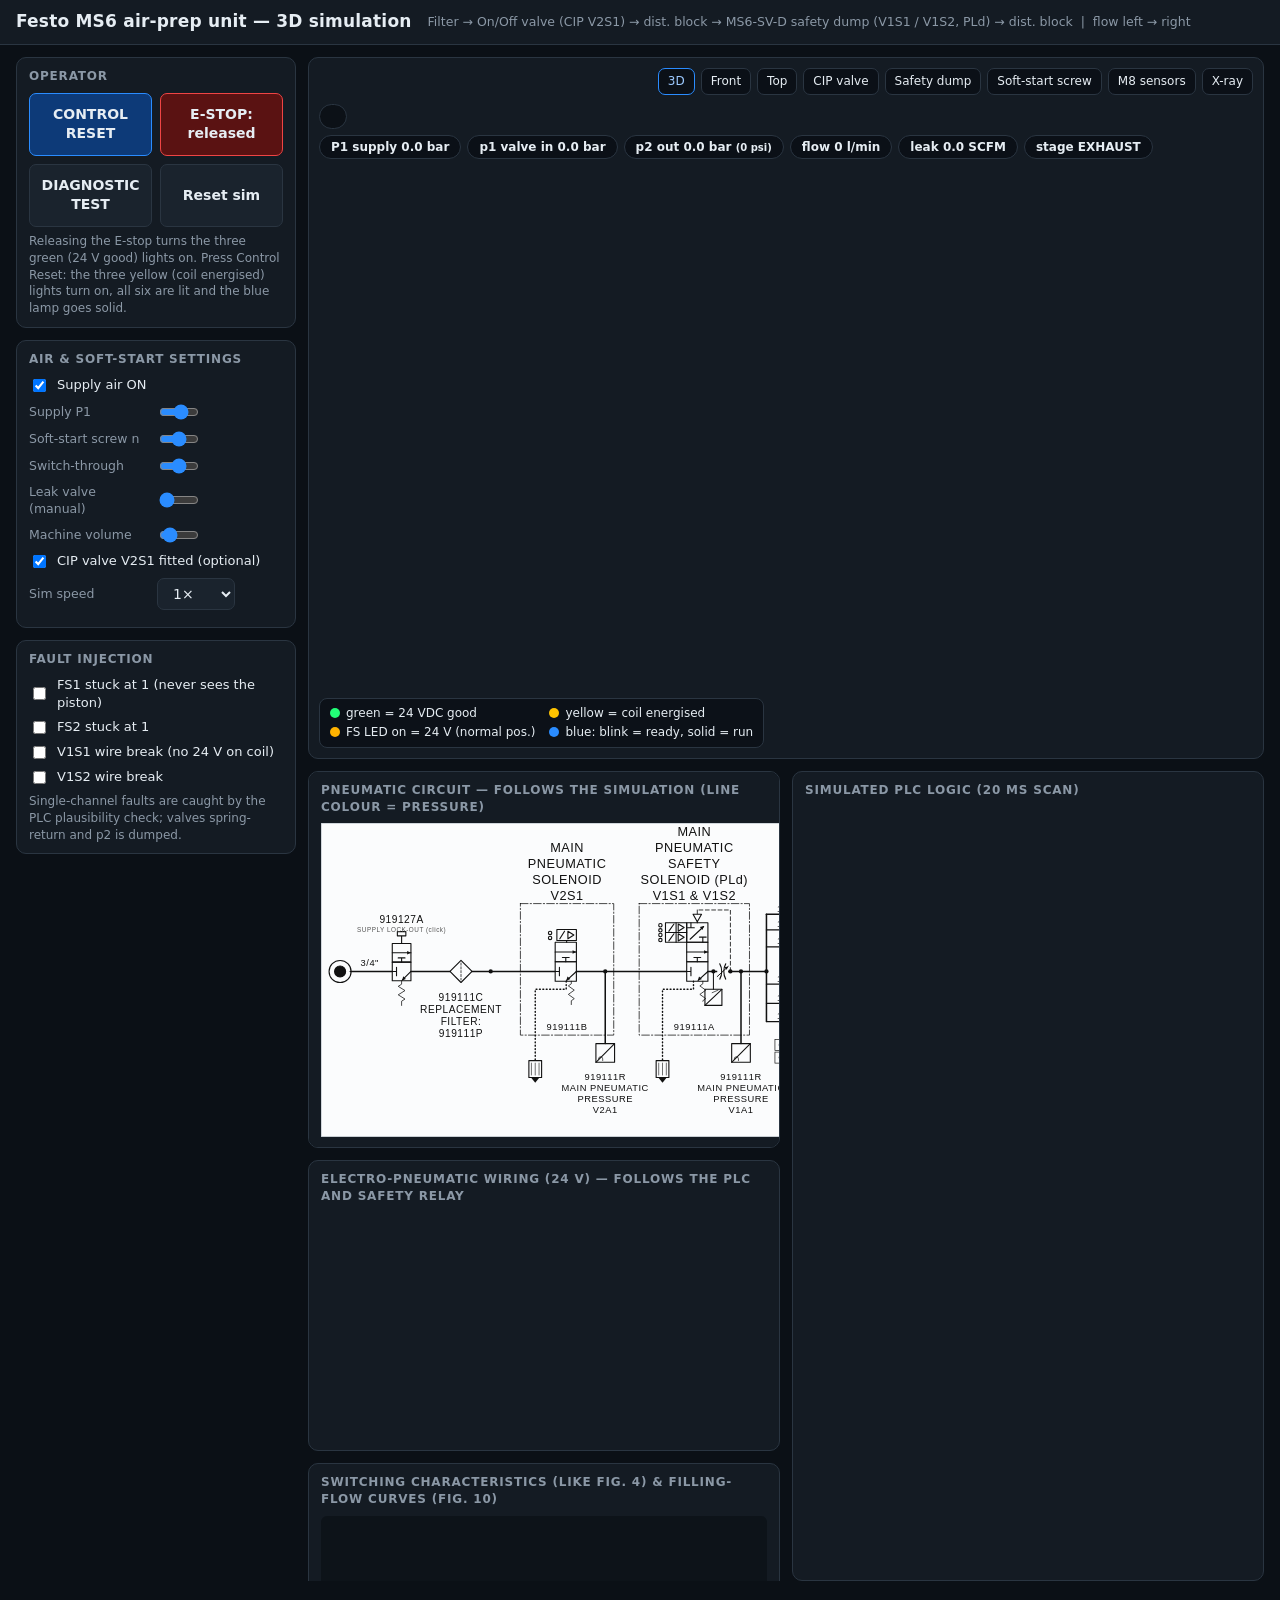
==== festo-air-prep-sim.html @ 797f5a7f "Green coil LEDs follow the E-stop (24 V present when released); yellow still needs Control Reset Co-" ====
<!doctype html>
<html lang="en">
<head>
<meta charset="utf-8">
<meta name="viewport" content="width=device-width,initial-scale=1">
<title>Festo MS6 Air Prep 3D Sim</title>
<style>
:root {
  --bg: #0b1016; --panel: #141b23; --panel2: #1a232d; --line: #2a3541; --fg: #e6edf3; --mut: #8b98a6;
  --green: #22c55e; --yellow: #ffc400; --blue: #2a8cff; --red: #ef4444; --accent: #0a7d4f;
}
* { box-sizing: border-box; }
html, body { margin: 0; background: var(--bg); color: var(--fg); font: 14px/1.4 system-ui, -apple-system, "Segoe UI", Roboto, sans-serif; }
header { display: flex; flex-wrap: wrap; align-items: center; gap: 8px 16px; padding: 10px 16px; border-bottom: 1px solid var(--line); background: var(--panel); }
header h1 { font-size: 17px; margin: 0; letter-spacing: .2px; }
header .sub { color: var(--mut); font-size: 12.5px; }
main { display: grid; gap: 12px 0; padding: 12px 16px 24px; grid-template-columns: var(--w1, 270px) 12px minmax(0, var(--w2, 1.1fr)) 12px minmax(0, var(--w3, 1.2fr)) 12px var(--w4, 290px); grid-template-rows: minmax(700px, 88vh); grid-template-areas: "side g1 stage g2 mid g3 plc"; }
.gutter { cursor: col-resize; position: relative; touch-action: none; user-select: none; }
.gutter::after { content: ""; position: absolute; left: 50%; top: 0; bottom: 0; width: 4px; margin-left: -2px; border-radius: 2px; background: transparent; transition: background .15s; }
.gutter:hover::after, .gutter.drag::after { background: #2a8cff88; }
.gutter::before { content: ""; position: absolute; left: 50%; top: 50%; width: 4px; height: 34px; margin: -17px 0 0 -2px; border-radius: 2px; background: #3a4756; z-index: 1; }
body.resizing { cursor: col-resize; user-select: none; } body.resizing canvas, body.resizing iframe { pointer-events: none; }
.card { background: var(--panel); border: 1px solid var(--line); border-radius: 10px; padding: 10px 12px; min-width: 0; }
.card h2 { font-size: 12px; text-transform: uppercase; letter-spacing: .8px; color: var(--mut); margin: 0 0 8px; font-weight: 700; }
#stage { grid-area: stage; position: relative; padding: 0; overflow: hidden; min-height: 440px; }
#gl { width: 100%; height: 100%; display: block; cursor: grab; touch-action: none; }
.hud { position: absolute; font-size: 12px; pointer-events: none; }
.hud.tl { left: 10px; top: 46px; display: flex; flex-direction: column; gap: 6px; max-width: calc(100% - 20px); }
.hud.tr { right: 10px; top: 10px; display: flex; gap: 6px; flex-wrap: wrap; justify-content: flex-end; pointer-events: auto; }
.hud.bl { left: 10px; bottom: 10px; background: #0b1016cc; border: 1px solid var(--line); border-radius: 8px; padding: 6px 10px; display: grid; grid-template-columns: auto auto; gap: 2px 14px; }
.chip { background: #0b1016dd; border: 1px solid var(--line); border-radius: 999px; padding: 3px 11px; font-weight: 600; width: fit-content; max-width: 100%; }
.chip.ok { border-color: var(--green); color: #9af0b8; } .chip.warn { border-color: var(--yellow); color: #ffe38a; } .chip.bad { border-color: var(--red); color: #ffb4b4; }
.readout { display: flex; gap: 6px; flex-wrap: wrap; }
.readout .chip b { font-variant-numeric: tabular-nums; }
.dot { display: inline-block; width: 10px; height: 10px; border-radius: 50%; margin-right: 6px; vertical-align: -1px; }
button, select { font: inherit; color: var(--fg); background: var(--panel2); border: 1px solid var(--line); border-radius: 7px; padding: 6px 11px; cursor: pointer; }
button:hover { border-color: #46586a; } button:active { transform: translateY(1px); }
.hud.tr button { padding: 4px 9px; font-size: 12px; background: #0b1016dd; }
.hud.tr button.on { border-color: var(--blue); color: #9cc9ff; }
#side { grid-area: side; display: flex; flex-direction: column; gap: 12px; overflow-y: auto; min-height: 0; }
#pneu-card { overflow-x: auto; } #plc { overflow: auto; min-height: 0; }
#pneu { min-width: 560px; }
.row { display: flex; align-items: center; gap: 8px; margin: 7px 0; }
.row label { flex: 0 0 120px; color: var(--mut); font-size: 12.5px; }
.row input[type=range] { flex: 1; min-width: 0; accent-color: var(--blue); }
.row output { flex: 0 0 74px; text-align: right; font-variant-numeric: tabular-nums; font-size: 12.5px; }
.chk { display: flex; align-items: center; gap: 8px; margin: 6px 0; font-size: 13px; }
.btns { display: grid; grid-template-columns: 1fr 1fr; gap: 8px; }
.btns button { padding: 11px 8px; font-weight: 700; }
#bReset { background: #0d3a78; border-color: #2a8cff; user-select: none; touch-action: none; }
#bReset.lit { box-shadow: 0 0 0 2px #2a8cff, 0 0 18px #2a8cffaa; background: #1565c0; }
#bEstop { background: #5a1212; border-color: #ef4444; } #bEstop.pressed { background: #ef4444; color: #fff; }
.note { color: var(--mut); font-size: 12px; margin: 6px 0 0; }
#mid { grid-area: mid; display: flex; flex-direction: column; gap: 12px; min-width: 0; min-height: 0; overflow-y: auto; }
#pneu-card, #ladder-card, #charts { flex: none; } #pneu { width: 100%; height: auto; display: block; }
#plc { grid-area: plc; }
#mid .twocol { grid-template-columns: minmax(0, 1fr); }
#cvTime { height: 250px; } #cvFlow { height: 210px; }
canvas.chart { width: 100%; height: 330px; display: block; background: #0d1319; border-radius: 6px; }
.twocol { display: grid; grid-template-columns: minmax(0, 1.7fr) minmax(0, 1fr); gap: 10px; }
table.io { width: 100%; border-collapse: collapse; font-size: 12px; }
table.io td, table.io th { padding: 2px 6px; border-bottom: 1px solid var(--line); text-align: left; }
table.io th { color: var(--mut); font-weight: 600; }
.led { display: inline-block; width: 10px; height: 10px; border-radius: 50%; background: #2b3540; border: 1px solid #455465; vertical-align: -1px; }
.led.on { background: var(--green); border-color: #7cf2a3; box-shadow: 0 0 7px var(--green); }
.rung { display: flex; align-items: center; flex-wrap: wrap; gap: 0; margin: 5px 0; font: 12px ui-monospace, Menlo, Consolas, monospace; }
.rung .t { color: var(--mut); flex: 0 0 100%; margin-bottom: 2px; font-family: system-ui, sans-serif; font-size: 11.5px; }
.rung .c, .rung .q { border: 1px solid #3a4756; padding: 1px 6px; border-radius: 3px; color: #aab6c3; background: #10161d; white-space: nowrap; }
.rung .c.on { color: #04230f; background: var(--green); border-color: #7cf2a3; font-weight: 700; }
.rung .q.on { color: #3a2a00; background: var(--yellow); border-color: #ffe27a; font-weight: 700; }
.rung .w { flex: 0 0 12px; height: 2px; background: #3a4756; } .rung .w.on { background: var(--green); }
.rung .or { color: var(--mut); padding: 0 4px; }
@media (max-width: 1550px) {
  .gutter { display: none; }
  main { gap: 12px; grid-template-columns: 280px minmax(0, 1fr) minmax(0, 1fr); grid-template-rows: minmax(560px, 78vh) minmax(620px, 90vh); grid-template-areas: "side stage stage" "side mid plc"; }
}
@media (max-width: 1100px) {
  main { grid-template-columns: minmax(0, 1fr); grid-template-rows: none; grid-template-areas: "stage" "side" "mid" "plc"; padding: 10px 12px 20px; }
  #stage { height: 56vh; min-height: 360px; }
  #side, #mid, #plc { overflow: visible; }
  #pneu { min-width: 0; }
  .twocol { grid-template-columns: minmax(0, 1fr); }
  .row label { flex-basis: 104px; }
}
.hud.xr { right: 10px; bottom: 10px; width: min(46%, 520px); background: #fff; border: 1px solid var(--line); border-radius: 8px; overflow: hidden; pointer-events: auto; }
.hud.xr[hidden] { display: none; }
.hud.xr video { width: 100%; display: block; background: #fff; }
.xrcap { background: #0b1016; color: var(--fg); padding: 4px 8px; font-size: 11.5px; display: flex; flex-wrap: wrap; gap: 2px 10px; align-items: center; }
.xrcap label { color: var(--mut); cursor: pointer; } .xrcap #xrState { color: #9cc9ff; font-weight: 600; }
@media (max-width: 1100px) { .hud.xr { width: 62%; } }

#elec { width: 100%; height: auto; display: block; border-radius: 4px; }

</style>
</head>
<body>
<header>
  <h1>Festo MS6 air-prep unit &mdash; 3D simulation</h1>
  <span class="sub">Filter &rarr; On/Off valve (CIP&nbsp;V2S1) &rarr; dist. block &rarr; MS6-SV-D safety dump (V1S1 / V1S2, PLd) &rarr; dist. block &nbsp;|&nbsp; flow left &rarr; right</span>
</header>
<main id="layout">
  <div class="gutter" id="gut1" style="grid-area:g1" title="Drag to resize (double-click to reset)"></div>
  <div class="gutter" id="gut2" style="grid-area:g2" title="Drag to resize (double-click to reset)"></div>
  <div class="gutter" id="gut3" style="grid-area:g3" title="Drag to resize (double-click to reset)"></div>
  <section id="stage" class="card">
    <canvas id="gl"></canvas>
    <div class="hud tl">
      <div id="plcState" class="chip">&nbsp;</div>
      <div class="readout">
        <span class="chip">P1 supply <b id="rP0">0.0</b> bar</span>
        <span class="chip">p1 valve in <b id="rPa">0.0</b> bar</span>
        <span class="chip">p2 out <b id="rP2">0.0</b> bar <small id="rP2psi">(0 psi)</small></span>
        <span class="chip">flow <b id="rQ">0</b> l/min</span>
        <span class="chip">leak <b id="rLeak">0.0</b> SCFM</span>
        <span class="chip">stage <b id="rStage">EXHAUST</b></span>
      </div>
    </div>
    <div class="hud tr">
      <button data-view="iso" class="on">3D</button><button data-view="front">Front</button><button data-view="top">Top</button>
      <button data-view="cip">CIP valve</button><button data-view="safety">Safety dump</button><button data-view="screw">Soft-start screw</button><button data-view="sensors">M8 sensors</button>
      <button id="bXray">X-ray</button>
    </div>
    <div class="hud xr" id="xrayPanel" hidden>
      <video id="xrVid" muted playsinline preload="auto" src="[data-uri]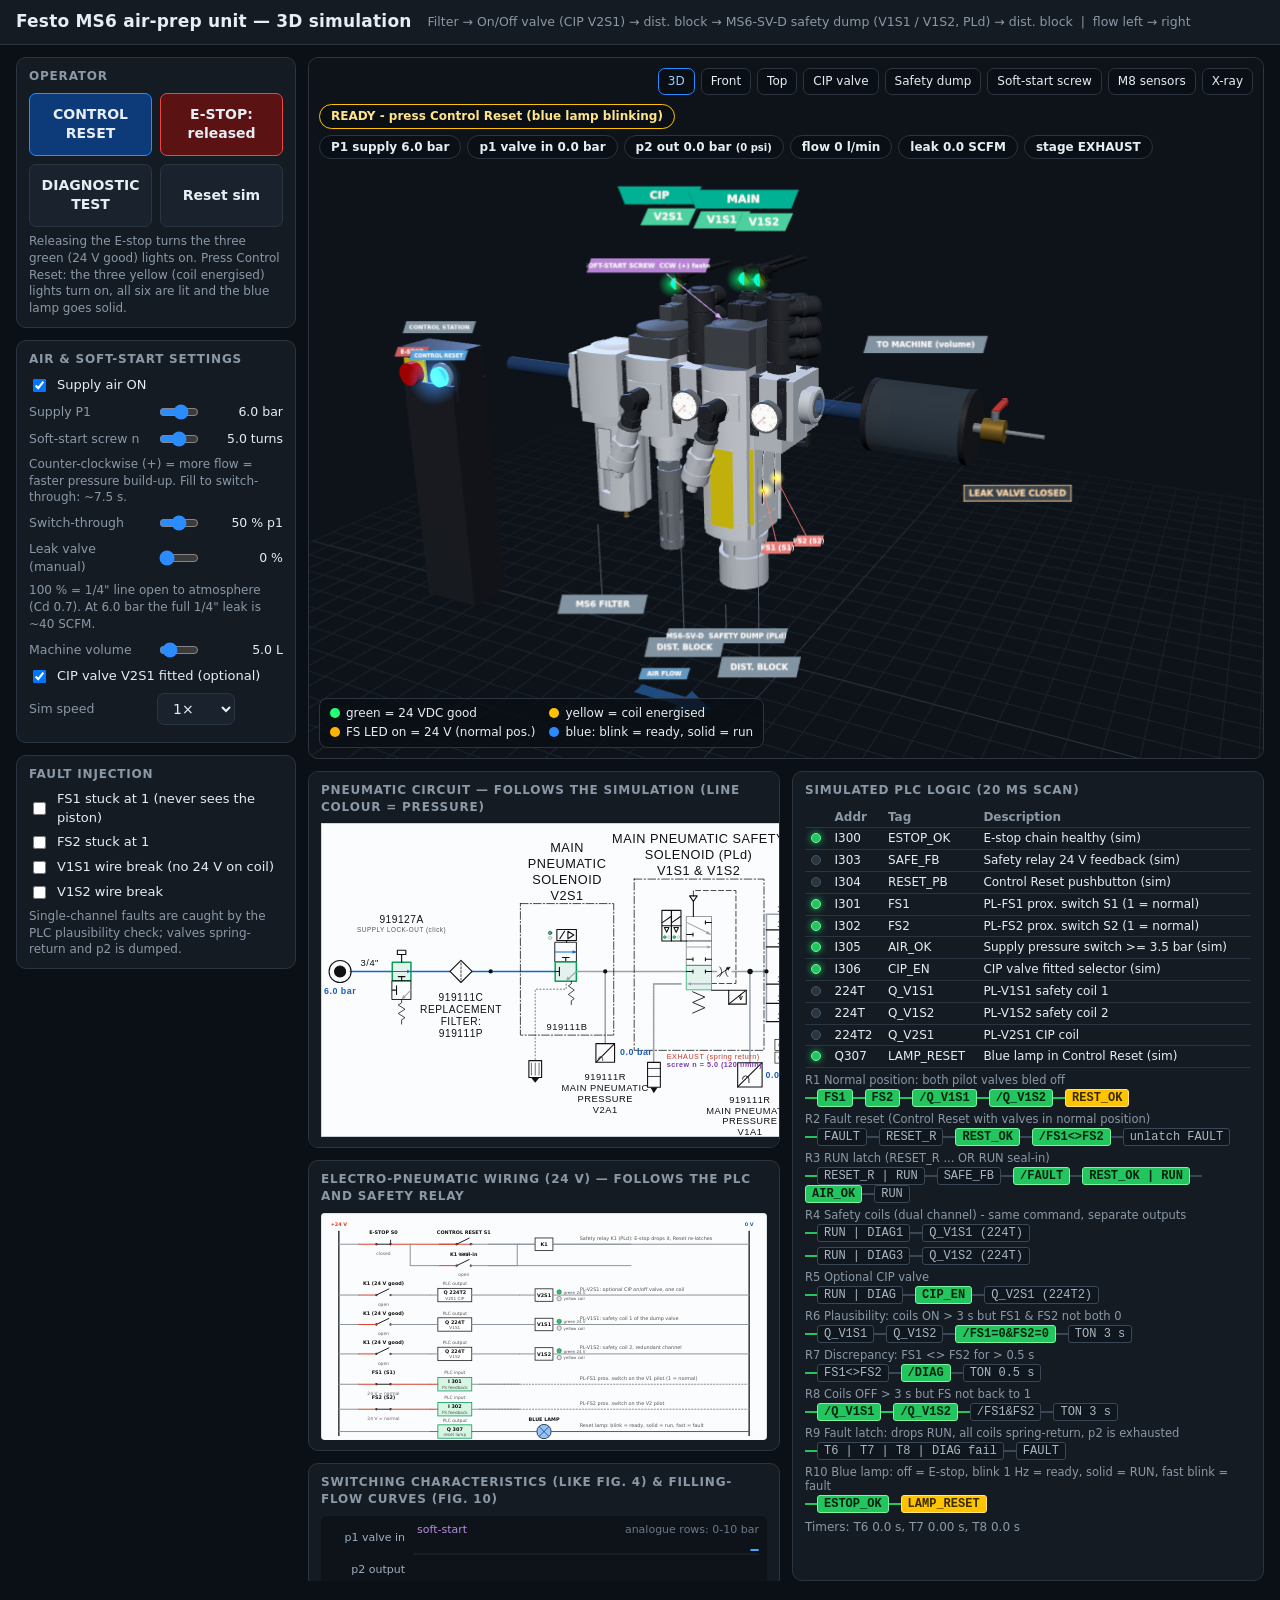
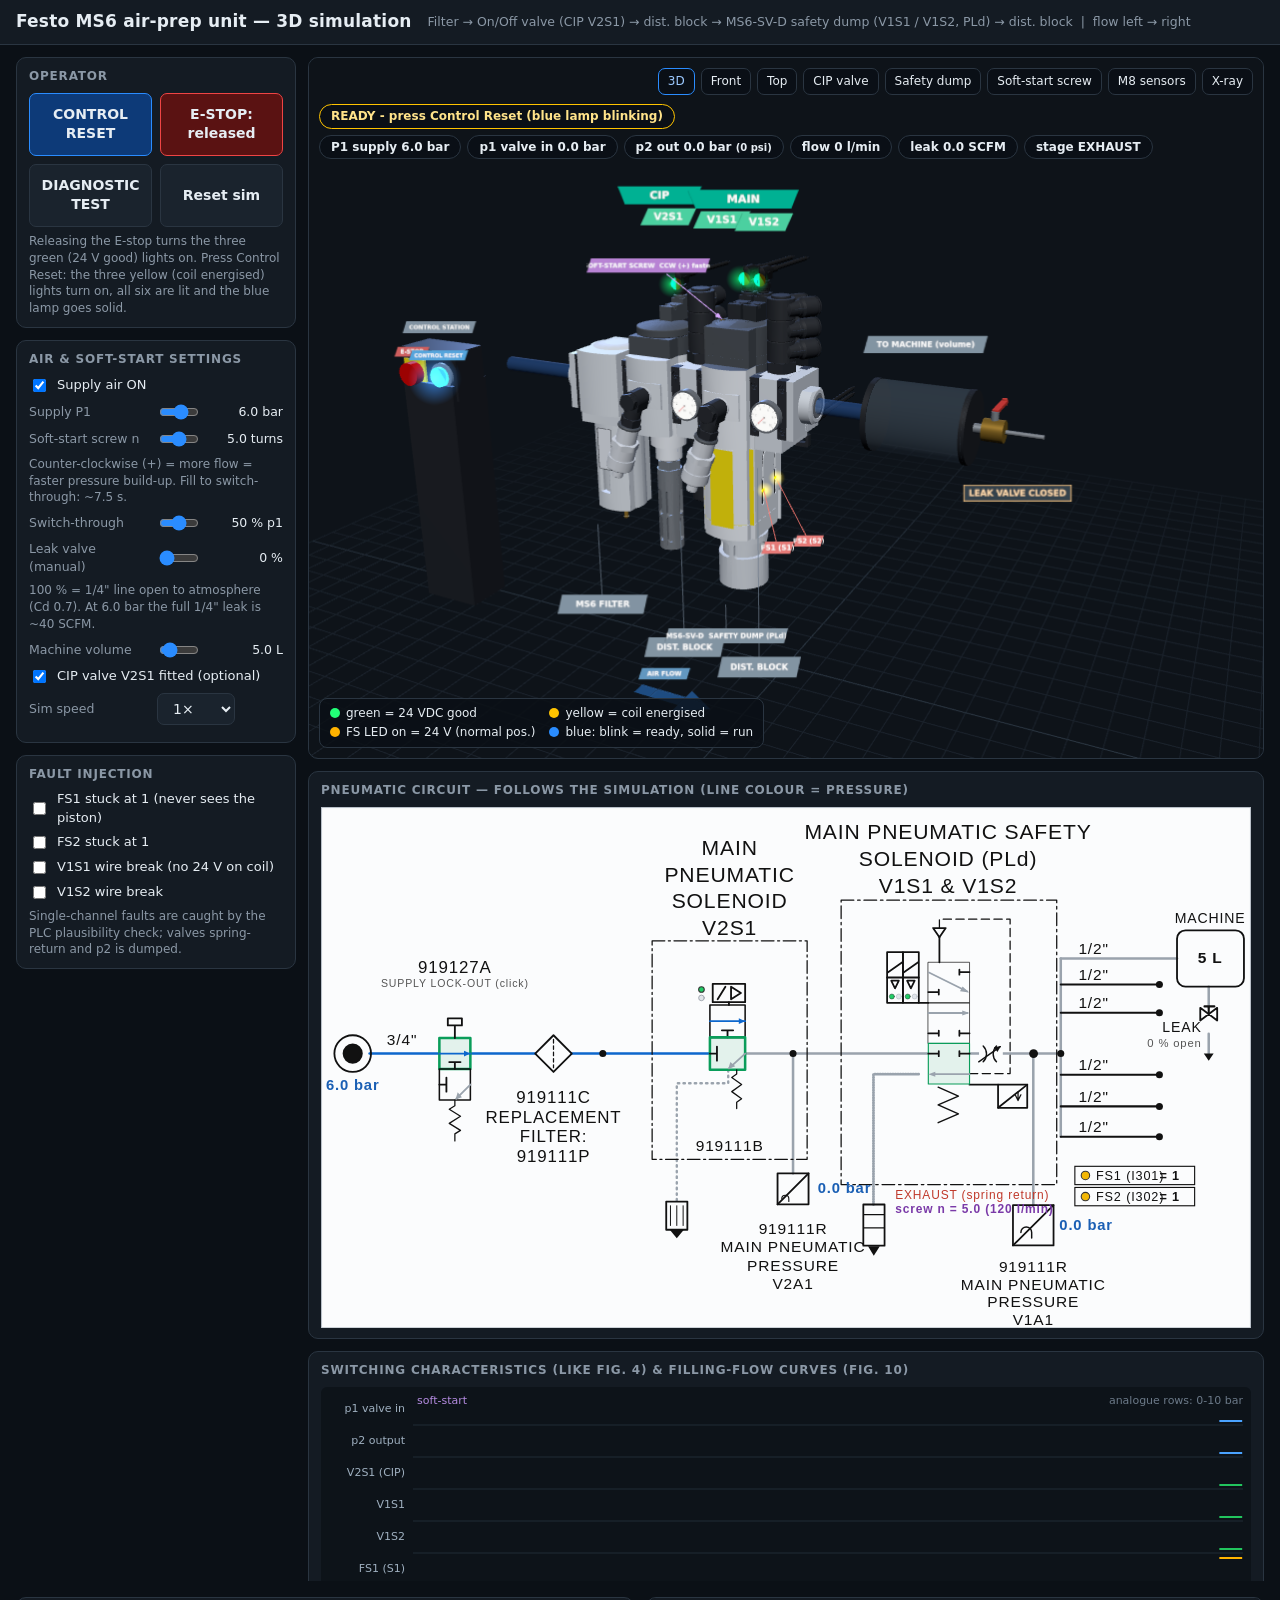
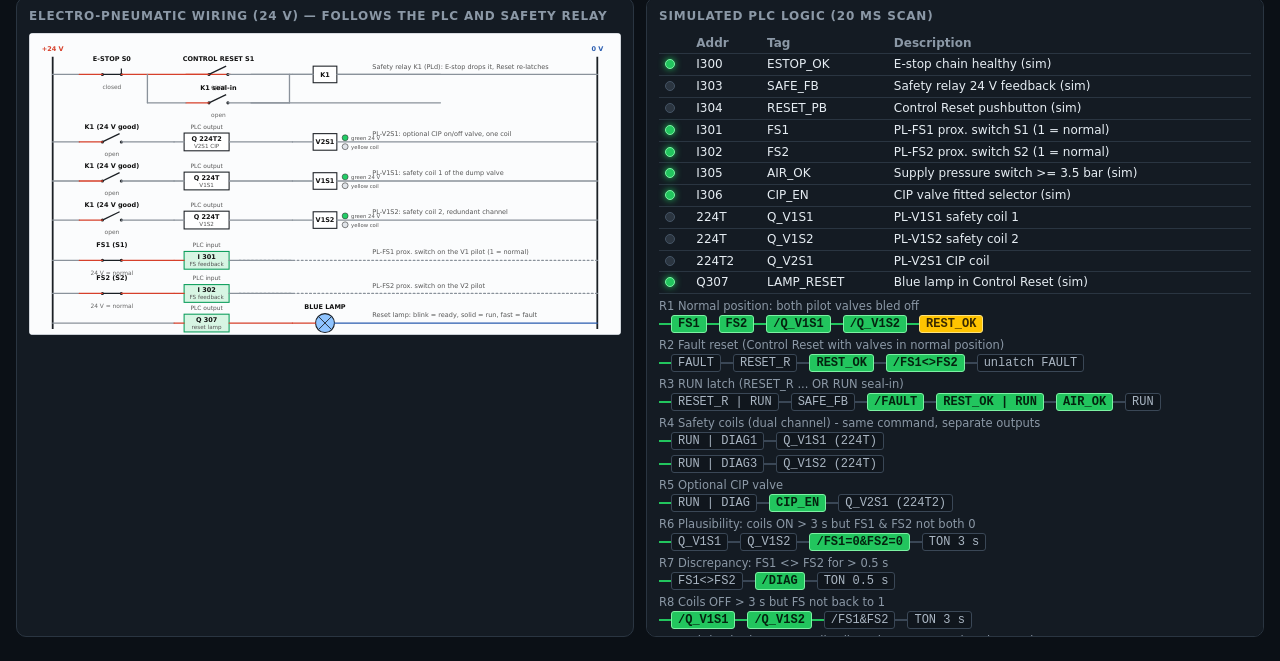
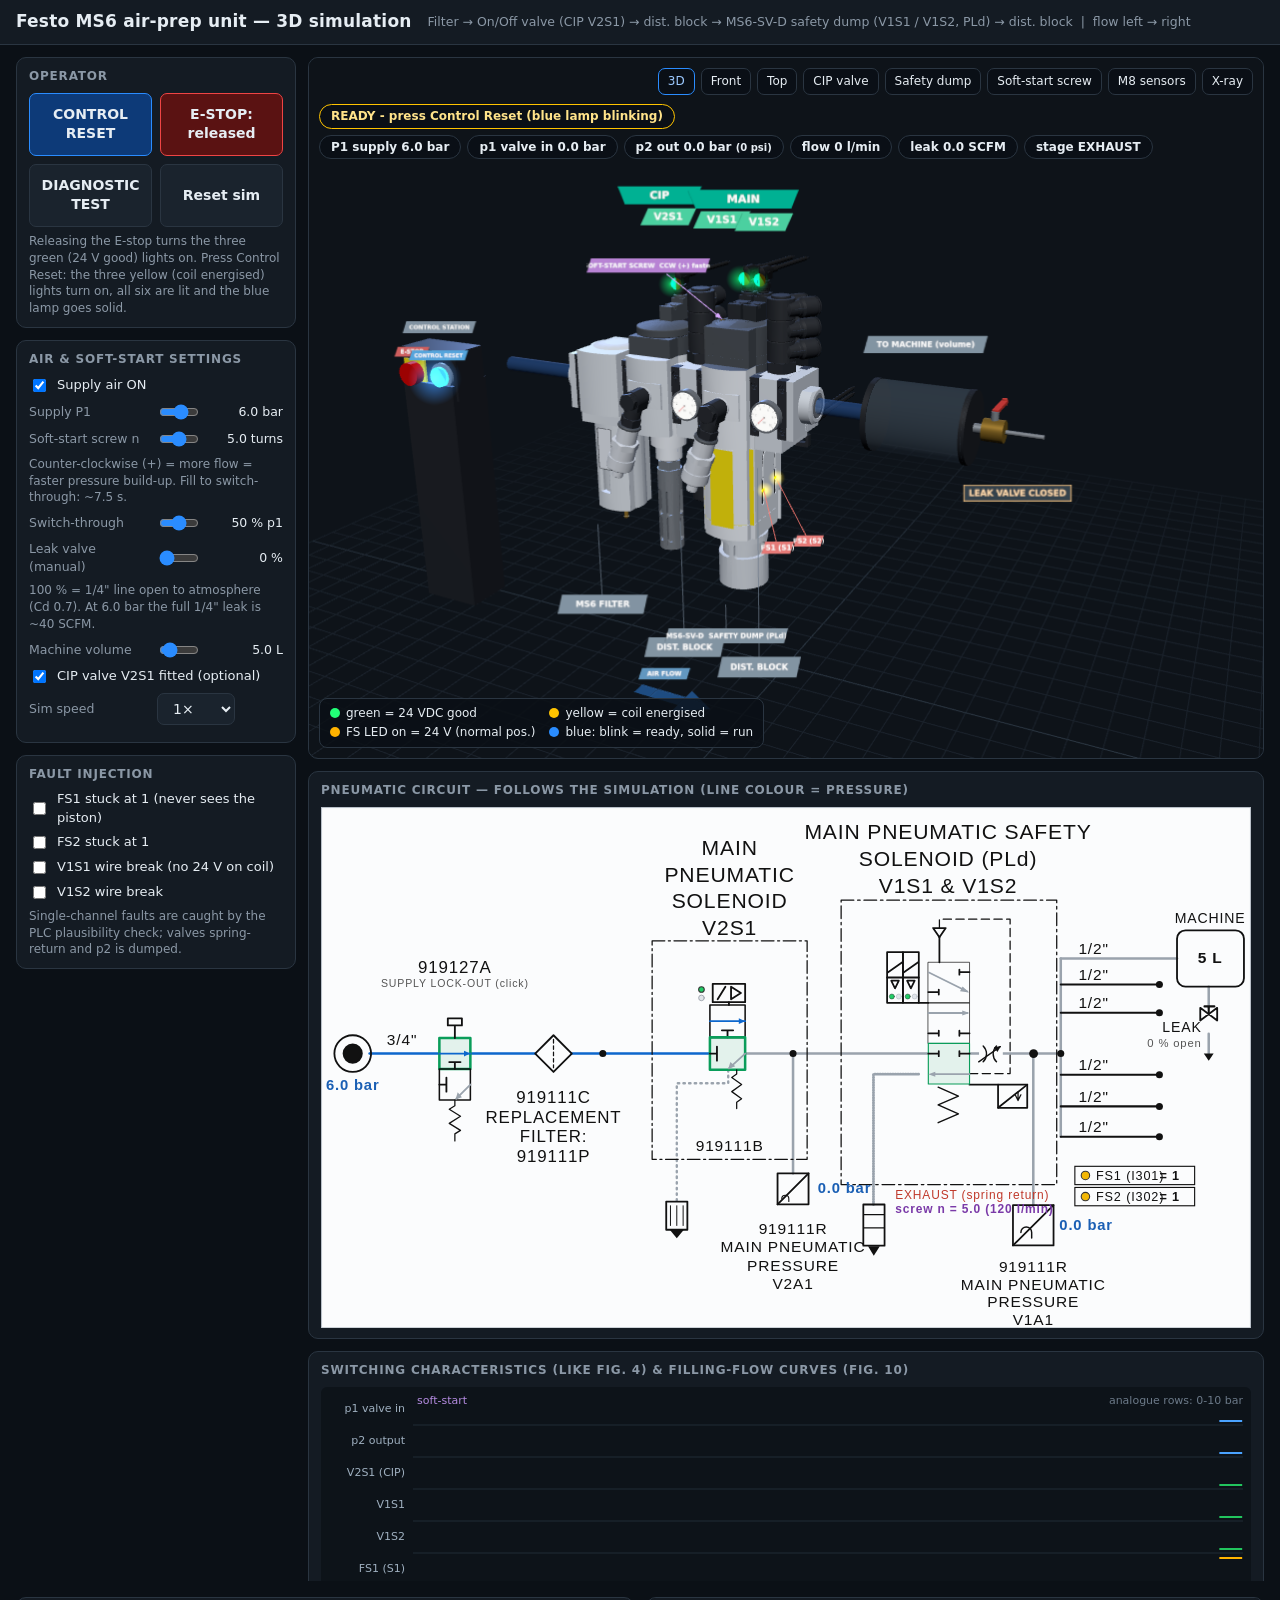
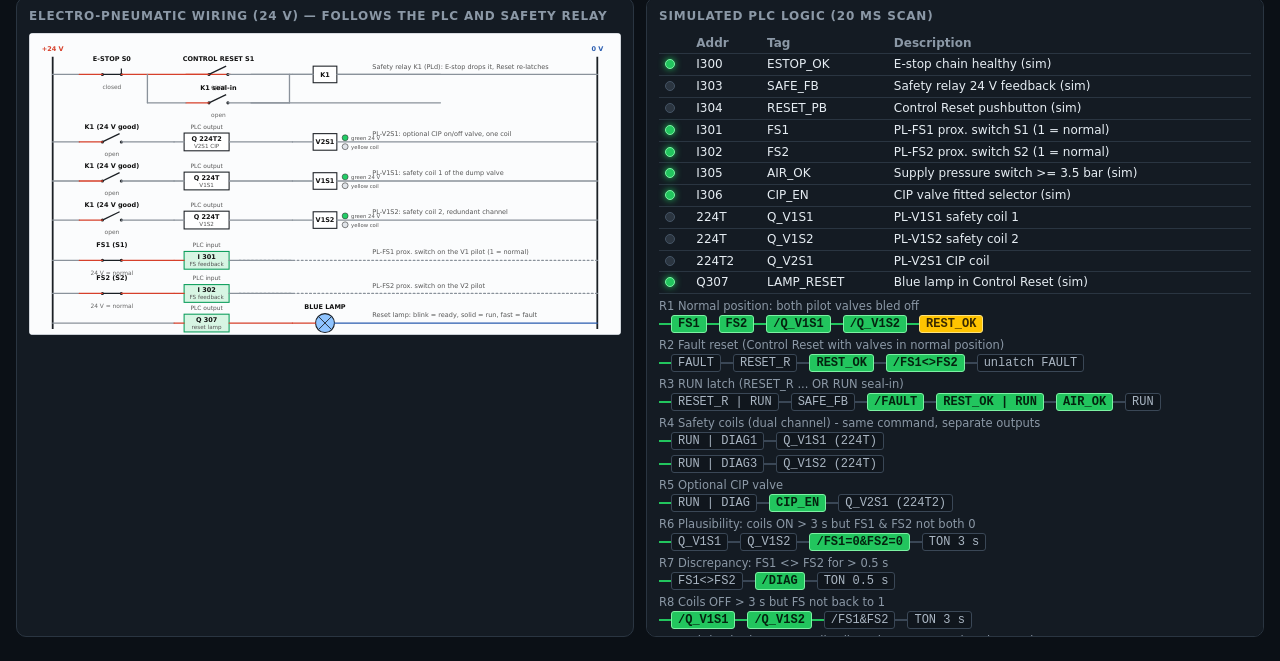
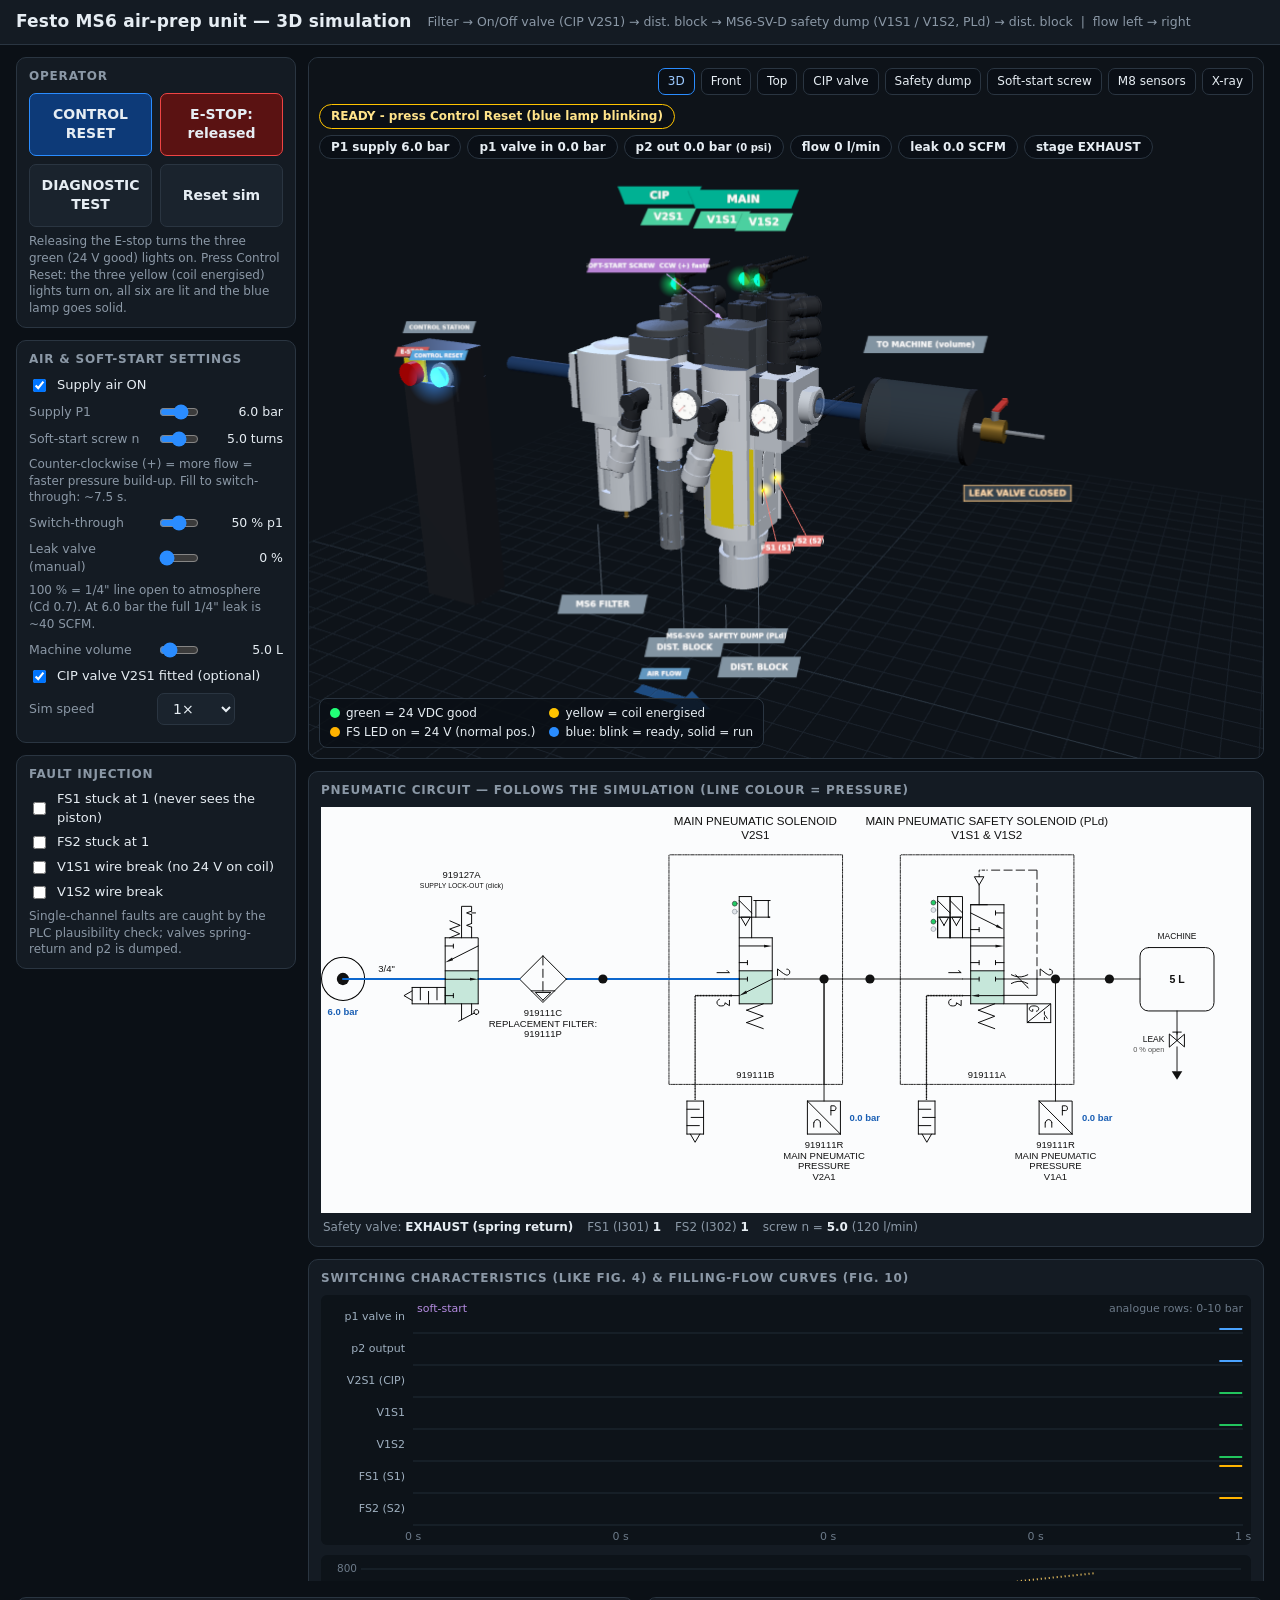
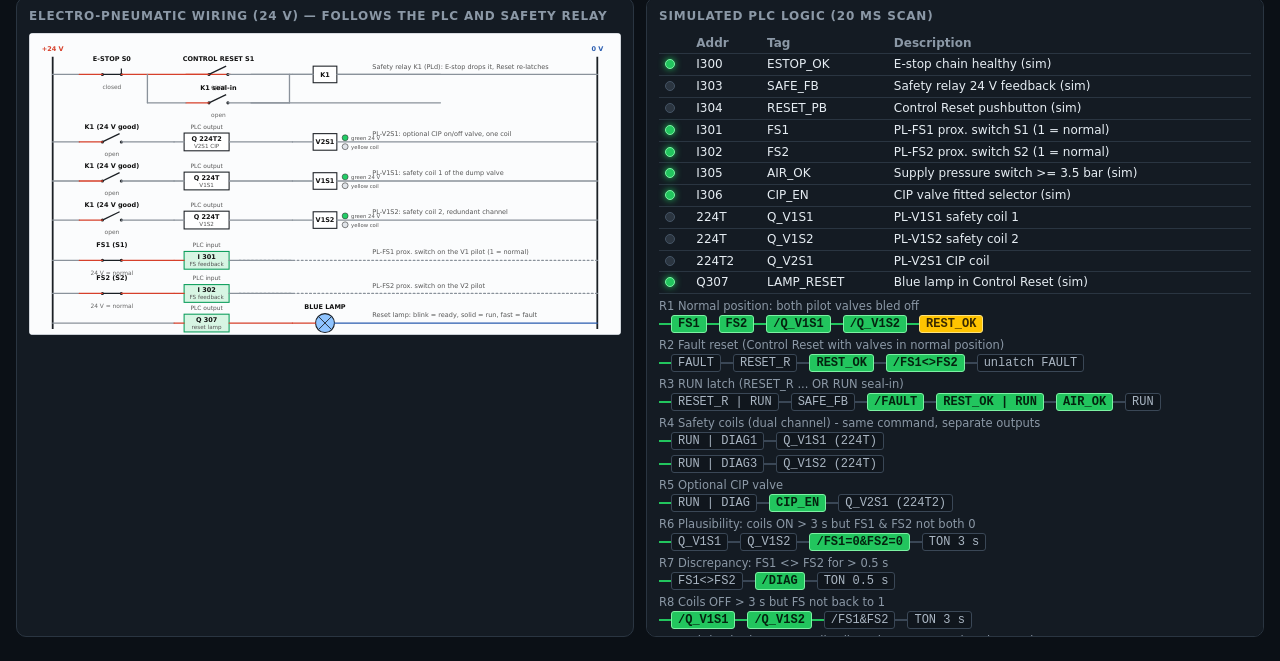
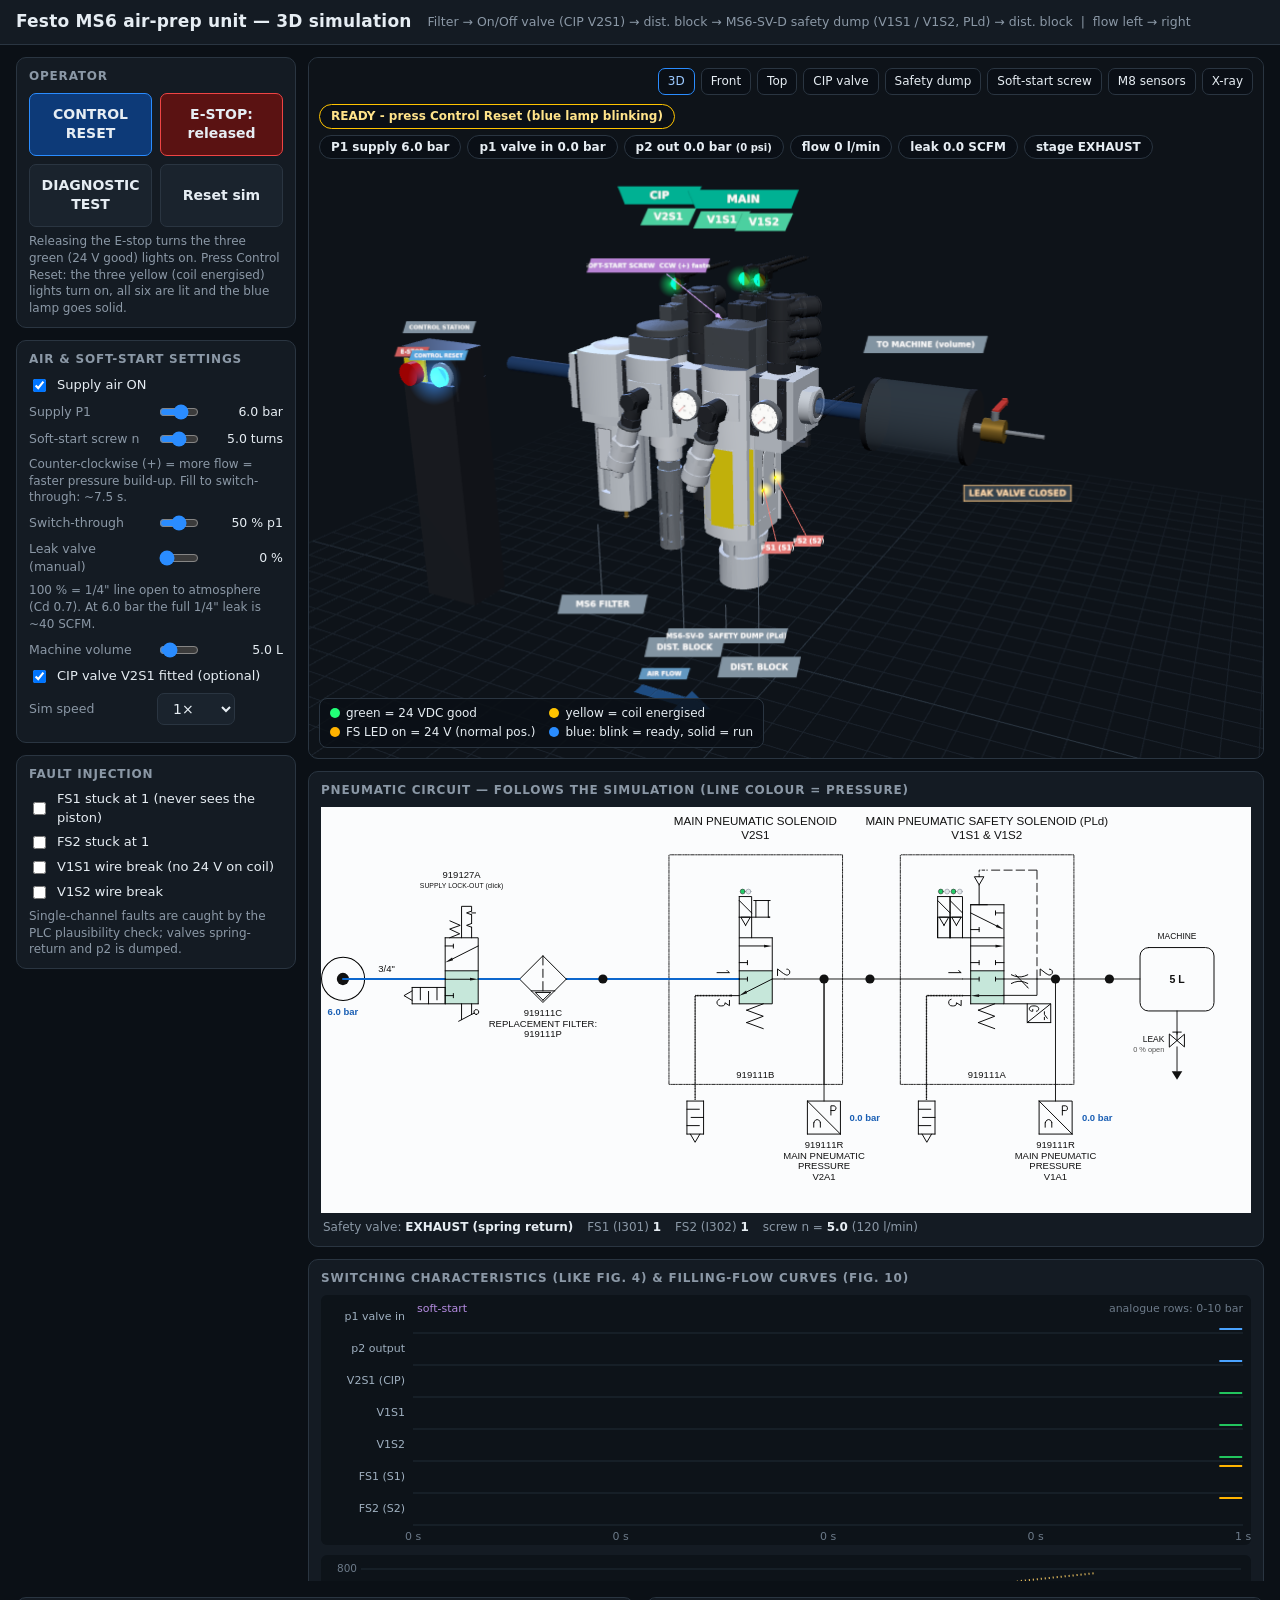
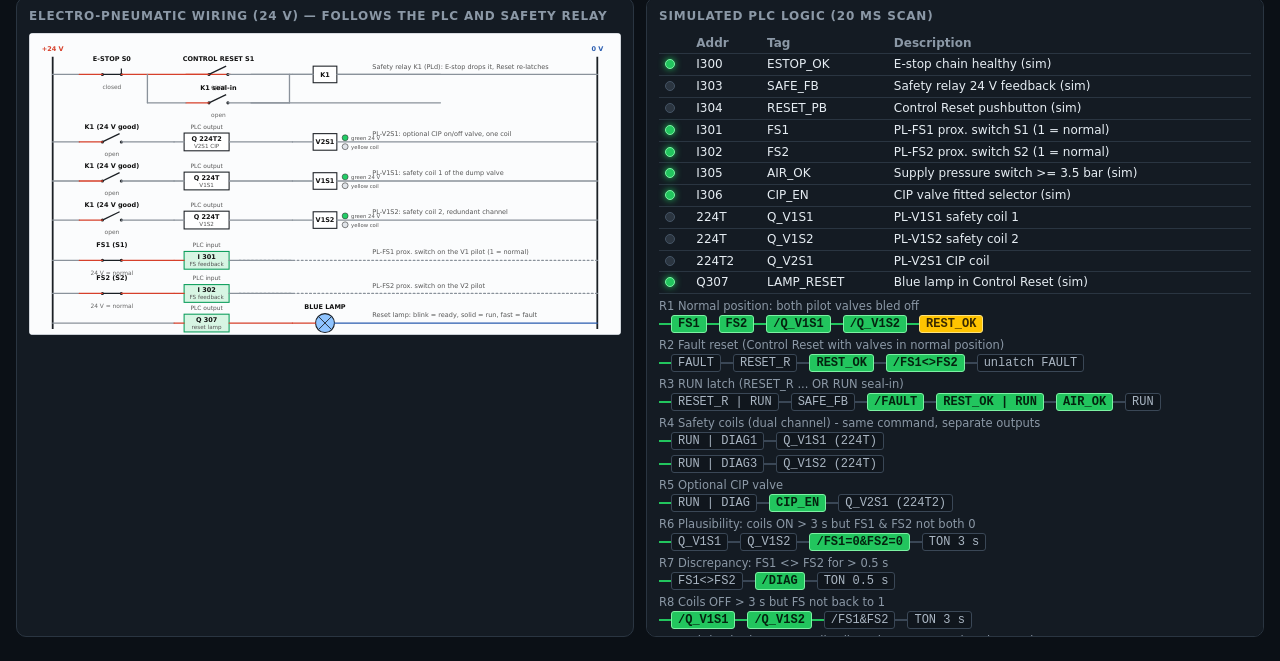
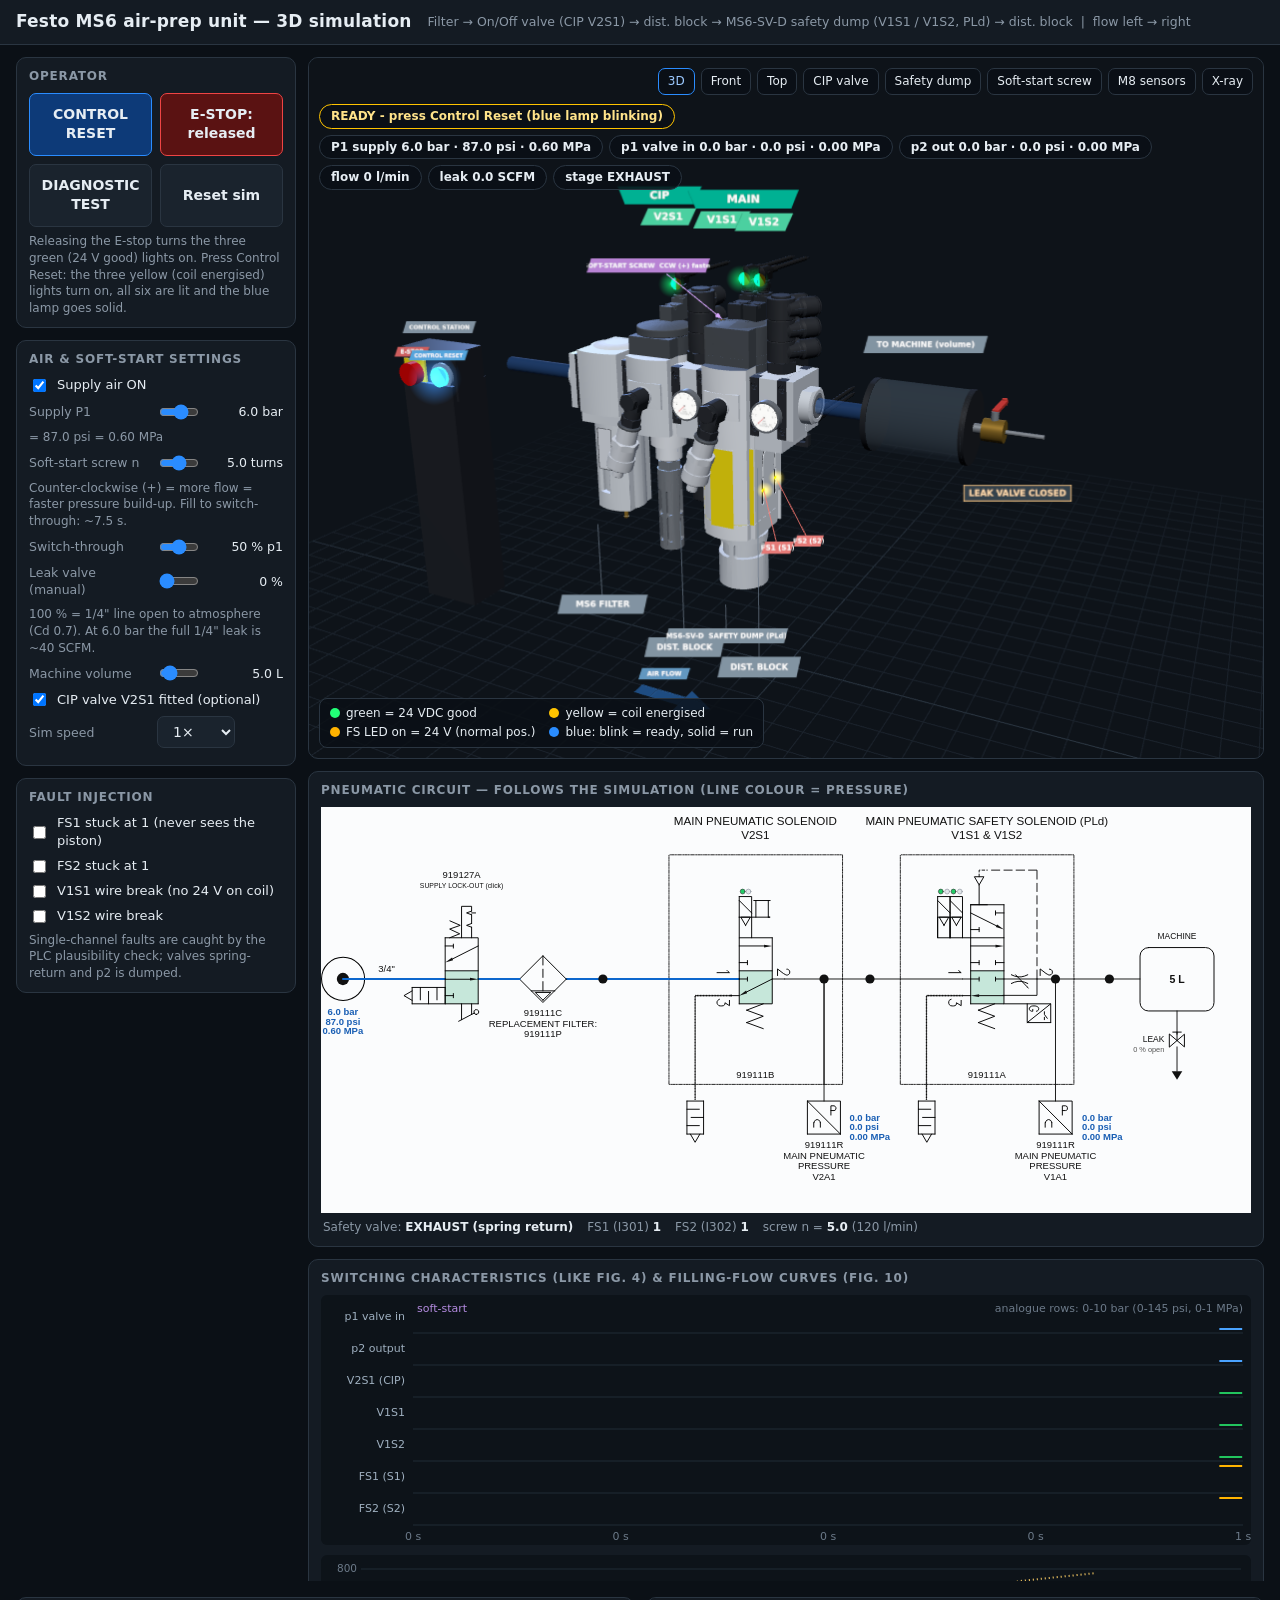
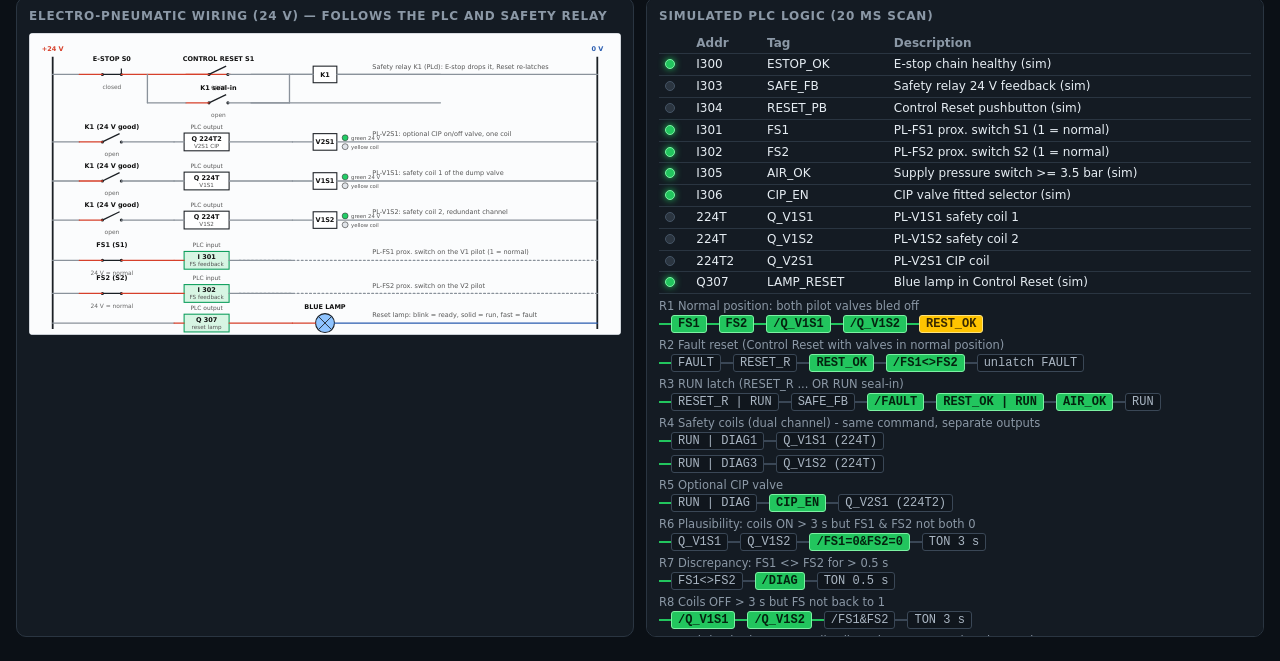
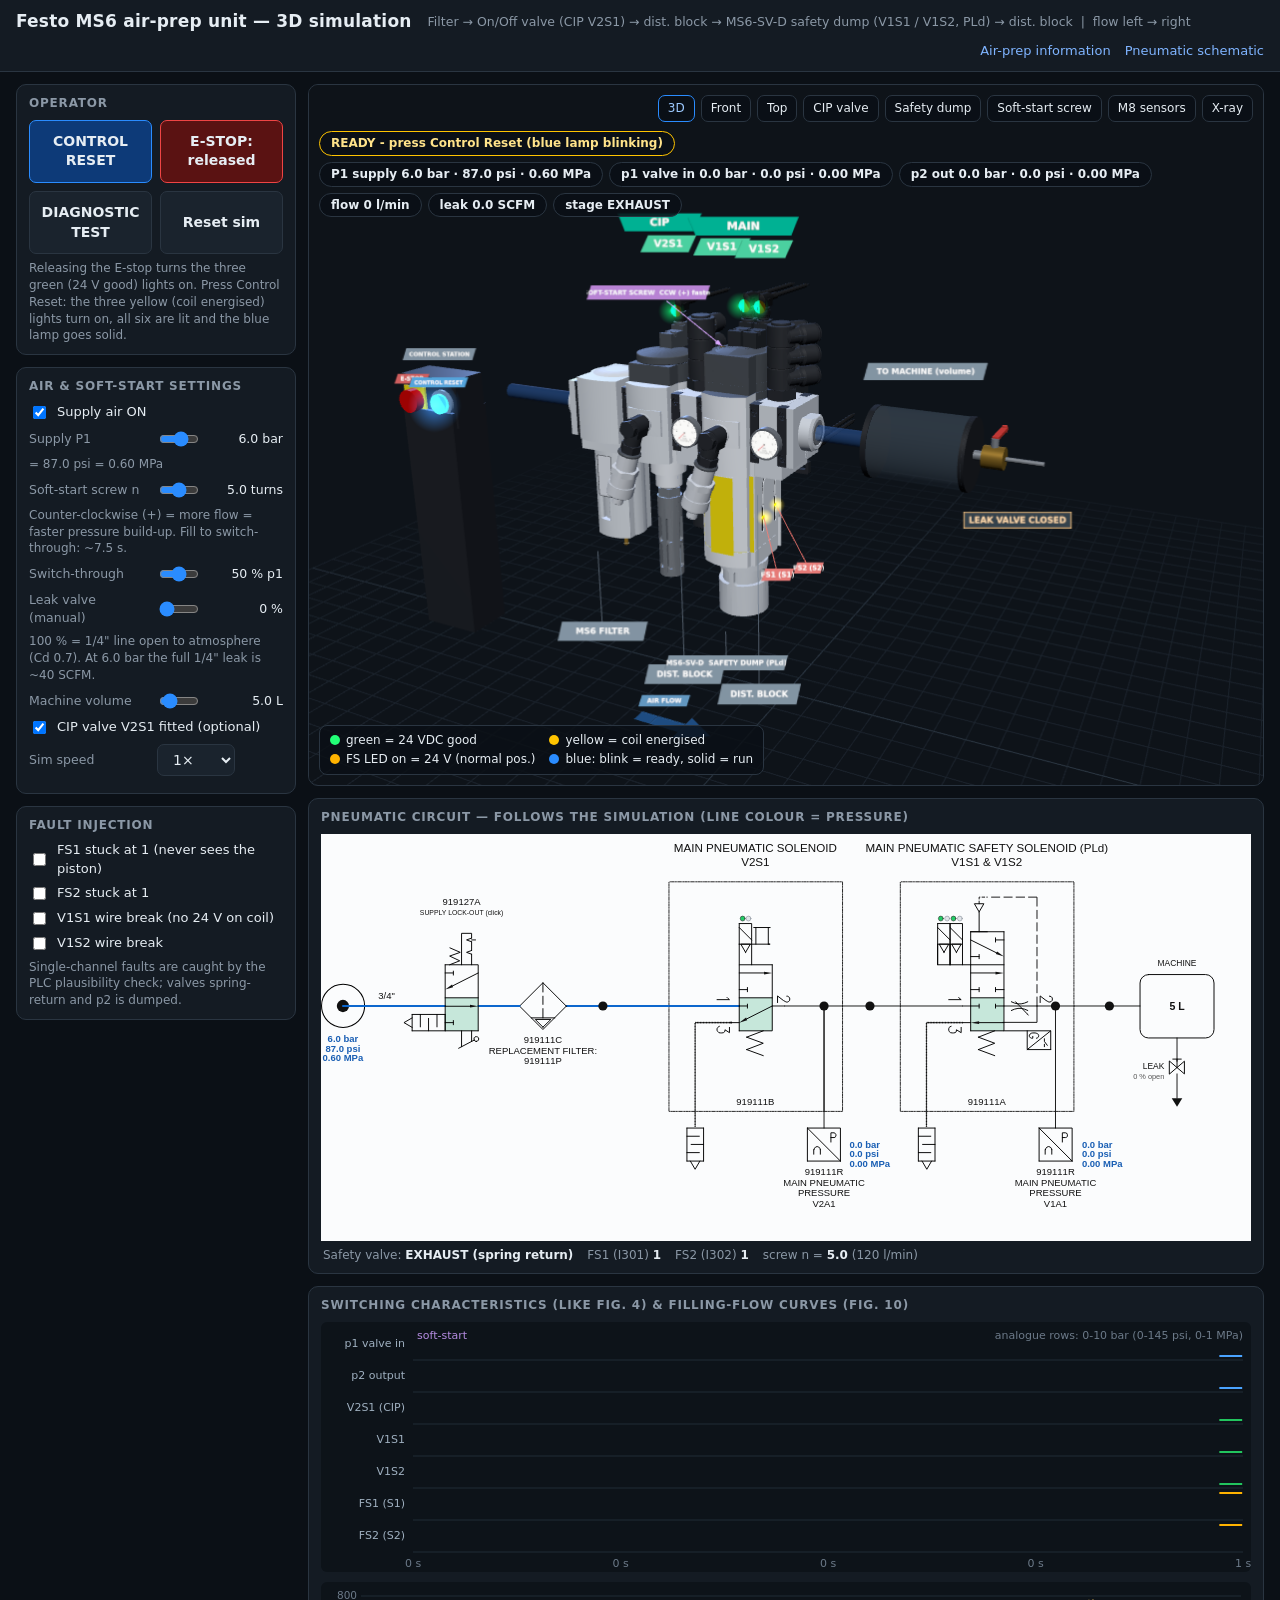
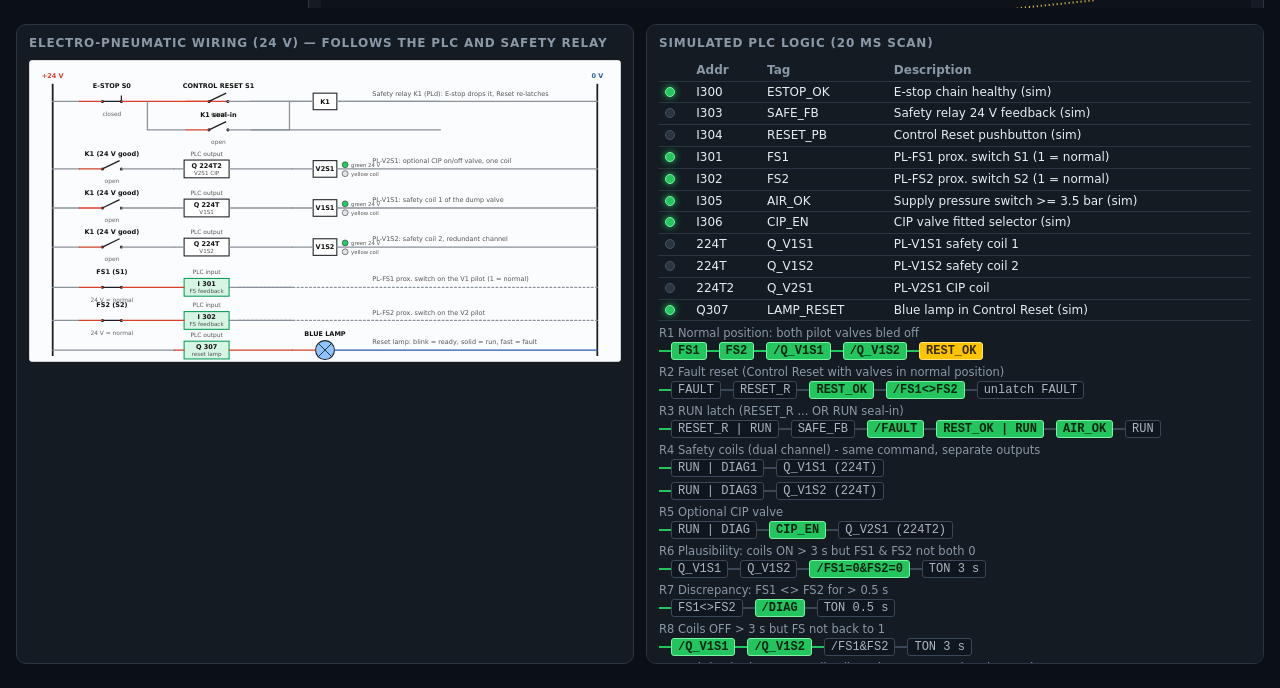
